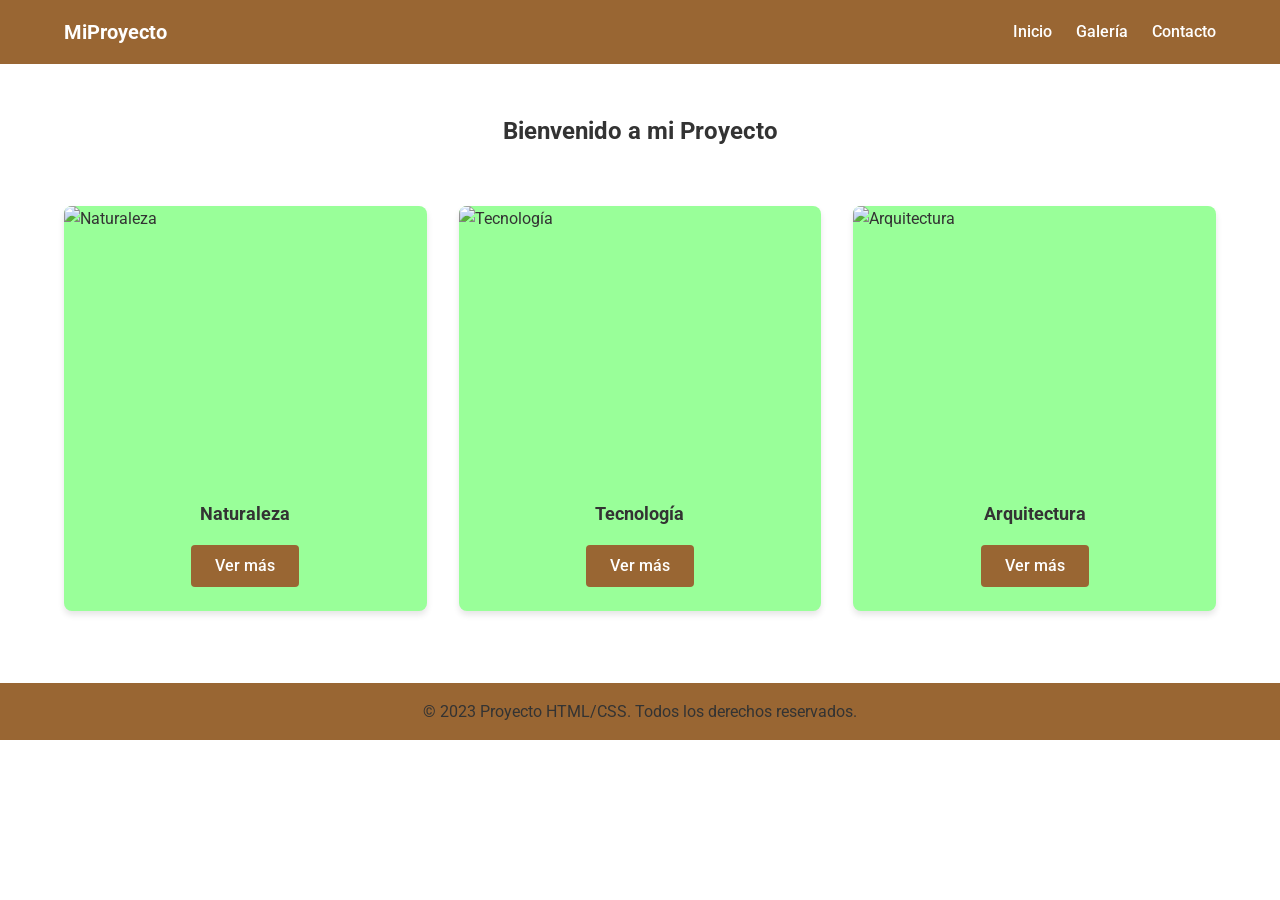
==== index.html @ afae8d35 "create pfo1" ====
<!DOCTYPE html>
<html lang="es">
  <head>
    <meta charset="UTF-8" />
    <meta name="viewport" content="width=device-width, initial-scale=1.0" />
    <title>Proyecto HTML/CSS</title>
    <link rel="stylesheet" href="css/reset.css" />
    <link rel="stylesheet" href="css/variables.css" />
    <link rel="stylesheet" href="css/base.css" />
    <link rel="stylesheet" href="css/components/navbar.css" />
    <link rel="stylesheet" href="css/components/cards.css" />
    <link rel="stylesheet" href="css/components/buttons.css" />
    <link rel="stylesheet" href="css/components/animations.css" />
    <link rel="stylesheet" href="css/utilities.css" />
  </head>
  <body>
    <nav class="navbar">
      <div class="container nav-container">
        <a href="index.html" class="logo">MiProyecto</a>
        <ul class="nav-links">
          <li><a href="index.html" class="nav-link">Inicio</a></li>
          <li><a href="galeria.html" class="nav-link">Galería</a></li>
          <li><a href="contacto.html" class="nav-link">Contacto</a></li>
        </ul>
      </div>
    </nav>

    <main class="section">
      <div class="container">
        <h1 class="section-title">Bienvenido a mi Proyecto</h1>

        <div class="cards-container">
          <article class="card" data-link="detalle.html">
            <div class="card-img-container">
              <img
                src="https://source.unsplash.com/random/600x400?nature"
                alt="Naturaleza"
                class="card-img"
              />
            </div>
            <div class="card-content">
              <h3 class="card-title">Naturaleza</h3>
              <a href="detalle.html" class="btn btn-primary">Ver más</a>
            </div>
          </article>

          <article class="card" data-link="detalle.html">
            <div class="card-img-container">
              <img
                src="https://source.unsplash.com/random/600x400?technology"
                alt="Tecnología"
                class="card-img"
              />
            </div>
            <div class="card-content">
              <h3 class="card-title">Tecnología</h3>
              <a href="detalle.html" class="btn btn-primary">Ver más</a>
            </div>
          </article>

          <article class="card" data-link="detalle.html">
            <div class="card-img-container">
              <img
                src="https://source.unsplash.com/random/600x400?architecture"
                alt="Arquitectura"
                class="card-img"
              />
            </div>
            <div class="card-content">
              <h3 class="card-title">Arquitectura</h3>
              <a href="detalle.html" class="btn btn-primary">Ver más</a>
            </div>
          </article>
        </div>
      </div>
    </main>

    <footer class="navbar">
      <div class="container text-center">
        <p>&copy; 2023 Proyecto HTML/CSS. Todos los derechos reservados.</p>
      </div>
    </footer>

    <script src="js/main.js" defer></script>
  </body>
</html>
---- css/variables.css ----
:root {
    /* Colores */
    --color-primary: #996633;
    --color-secondary: #99ff99;
    --color-white: #ffffff;
    --color-black: #333333;
    --color-gray: #f5f5f5;
    
    /* Fuentes */
    --font-main: 'Roboto', sans-serif;
    
    /* Espaciados */
    --space-xs: 0.5rem;
    --space-sm: 1rem;
    --space-md: 1.5rem;
    --space-lg: 2rem;
    --space-xl: 3rem;
    
    /* Tamaños de fuente */
    --text-xs: 0.75rem;
    --text-sm: 0.875rem;
    --text-base: 1rem;
    --text-lg: 1.125rem;
    --text-xl: 1.25rem;
    --text-2xl: 1.5rem;
    
    /* Sombras */
    --shadow-sm: 0 1px 3px rgba(0, 0, 0, 0.12);
    --shadow-md: 0 4px 6px rgba(0, 0, 0, 0.1);
    --shadow-lg: 0 10px 15px rgba(0, 0, 0, 0.1);
    
    /* Bordes */
    --radius-sm: 4px;
    --radius-md: 8px;
    --radius-lg: 12px;
    
    /* Breakpoints */
    --screen-sm: 640px;
    --screen-md: 768px;
    --screen-lg: 1024px;
    --screen-xl: 1280px;

    /* Transiciones */
    --transition-fast: 0.2s;
    --transition-normal: 0.3s;
    --transition-slow: 0.5s;
    
    /* Animaciones de salida */
    --exit-animation-duration: 0.5s;
}
---- css/base.css ----
@import url('https://fonts.googleapis.com/css2?family=Roboto:wght@400;700&display=swap');
@import './variables.css';

body {
    font-family: var(--font-main);
    background-color: var(--color-white);
    color: var(--color-black);
    line-height: 1.6;
}

.container {
    width: 100%;
    max-width: 1200px;
    margin: 0 auto;
    padding: 0 var(--space-md);
}

.section {
    padding: var(--space-xl) 0;
}

.section-title {
    font-size: var(--text-2xl);
    margin-bottom: var(--space-lg);
    text-align: center;
    color: var(--color-black);
    animation: fadeIn 1.5s ease-in-out;
}

@keyframes fadeIn {
    from { opacity: 0; }
    to { opacity: 1; }
}

a, button, .card, .nav-link {
    transition: all var(--transition-normal) ease;
}

.animate-in {
    animation: fadeIn var(--transition-slow) ease-in-out;
}
---- css/components/navbar.css ----
.navbar {
    background-color: var(--color-primary);
    padding: var(--space-sm);
    position: sticky;
    top: 0;
    z-index: 100;
    width: 100%;
}

.nav-container {
    display: flex;
    justify-content: space-between;
    align-items: center;
}

.logo {
    color: var(--color-white);
    font-size: var(--text-xl);
    font-weight: 700;
    text-decoration: none;
}

.nav-links {
    display: flex;
    list-style: none;
    gap: var(--space-md);
}

.nav-link {
    color: var(--color-white);
    text-decoration: none;
    transition: color 0.3s ease;
    font-weight: 500;
}

.nav-link:hover {
    color: rgba(255, 255, 255, 0.8);
}

@media (max-width: 768px) {
    .nav-container {
        flex-direction: column;
        gap: var(--space-sm);
    }
    
    .nav-links {
        margin-top: var(--space-sm);
    }
}

@media (max-width: 480px) {
    .nav-links {
        flex-direction: column;
        align-items: center;
        gap: var(--space-xs);
    }
}
---- css/components/cards.css ----
.cards-container {
    display: grid;
    grid-template-columns: repeat(auto-fill, minmax(300px, 1fr));
    gap: var(--space-lg);
    padding: var(--space-md) 0;
}

.card {
    background-color: var(--color-secondary);
    border-radius: var(--radius-md);
    overflow: hidden;
    box-shadow: var(--shadow-md);
    transition: 
        transform var(--transition-normal) ease, 
        box-shadow var(--transition-normal) ease;
    height: 100%;
    display: flex;
    flex-direction: column;
    cursor: pointer;
}

.card:hover {
    transform: translateY(-5px);
    box-shadow: var(--shadow-lg);
}

.card.clicked {
    animation: fadeOutScale var(--exit-animation-duration) ease forwards;
    pointer-events: none;
}

.card-img-container {
    width: 100%;
    height: 30vh;
    min-height: 200px;
    max-height: 300px;
    overflow: hidden;
}

.card-img {
    width: 100%;
    height: 100%;
    object-fit: cover;
    transition: transform var(--transition-slow) ease;
}

.card:hover .card-img {
    transform: scale(1.05);
}

.card-content {
    padding: var(--space-md);
    flex-grow: 1;
    display: flex;
    flex-direction: column;
}

.card-title {
    font-size: var(--text-lg);
    margin-bottom: var(--space-sm);
    color: var(--color-black);
    text-align: center;
}

.btn {
    align-self: center;
    margin-top: auto;
}
---- css/components/buttons.css ----
.btn {
    display: inline-block;
    padding: var(--space-xs) var(--space-md);
    border-radius: var(--radius-sm);
    font-weight: 500;
    text-align: center;
    text-decoration: none;
    cursor: pointer;
    transition: all 0.3s ease;
}

.btn-primary {
    background-color: var(--color-primary);
    color: var(--color-white);
}

.btn-primary:hover {
    background-color: #885522;
    transform: translateY(-2px);
}

.btn-block {
    display: block;
    width: 100%;
}
---- css/components/animations.css ----
.exit,
.exit-down,
.exit-up,
.exit-left,
.exit-right,
.exit-scale {
    will-change: transform, opacity;
}

.card.exit {
    animation: fadeOut var(--exit-animation-duration) ease-in-out forwards;
}

.card.exit-down {
    animation: fadeOutDown var(--exit-animation-duration) ease-in-out forwards;
}

.card.exit-up {
    animation: fadeOutUp var(--exit-animation-duration) ease-in-out forwards;
}

.card.exit-left {
    animation: fadeOutLeft var(--exit-animation-duration) ease-in-out forwards;
}

.card.exit-right {
    animation: fadeOutRight var(--exit-animation-duration) ease-in-out forwards;
}

.card.exit-scale {
    animation: fadeOutScale var(--exit-animation-duration) ease-in-out forwards;
}

@keyframes fadeOut {
    to { opacity: 0; }
}

@keyframes fadeOutDown {
    to {
        opacity: 0;
        transform: translateY(20px);
    }
}

@keyframes fadeOutUp {
    to {
        opacity: 0;
        transform: translateY(-20px);
    }
}

@keyframes fadeOutLeft {
    to {
        opacity: 0;
        transform: translateX(-20px);
    }
}

@keyframes fadeOutRight {
    to {
        opacity: 0;
        transform: translateX(20px);
    }
}

@keyframes fadeOutScale {
    to {
        opacity: 0;
        transform: scale(0.95);
    }
}
---- css/utilities.css ----
.text-center {
    text-align: center;
}

.text-uppercase {
    text-transform: uppercase;
}

.mt-1 { margin-top: var(--space-xs); }
.mt-2 { margin-top: var(--space-sm); }
.mt-3 { margin-top: var(--space-md); }
.mt-4 { margin-top: var(--space-lg); }
.mt-5 { margin-top: var(--space-xl); }

.flex {
    display: flex;
}

.flex-center {
    display: flex;
    justify-content: center;
    align-items: center;
}

.flex-column {
    flex-direction: column;
}

.grid {
    display: grid;
}

.fade-in {
    animation: fadeIn 1s ease-in-out;
}
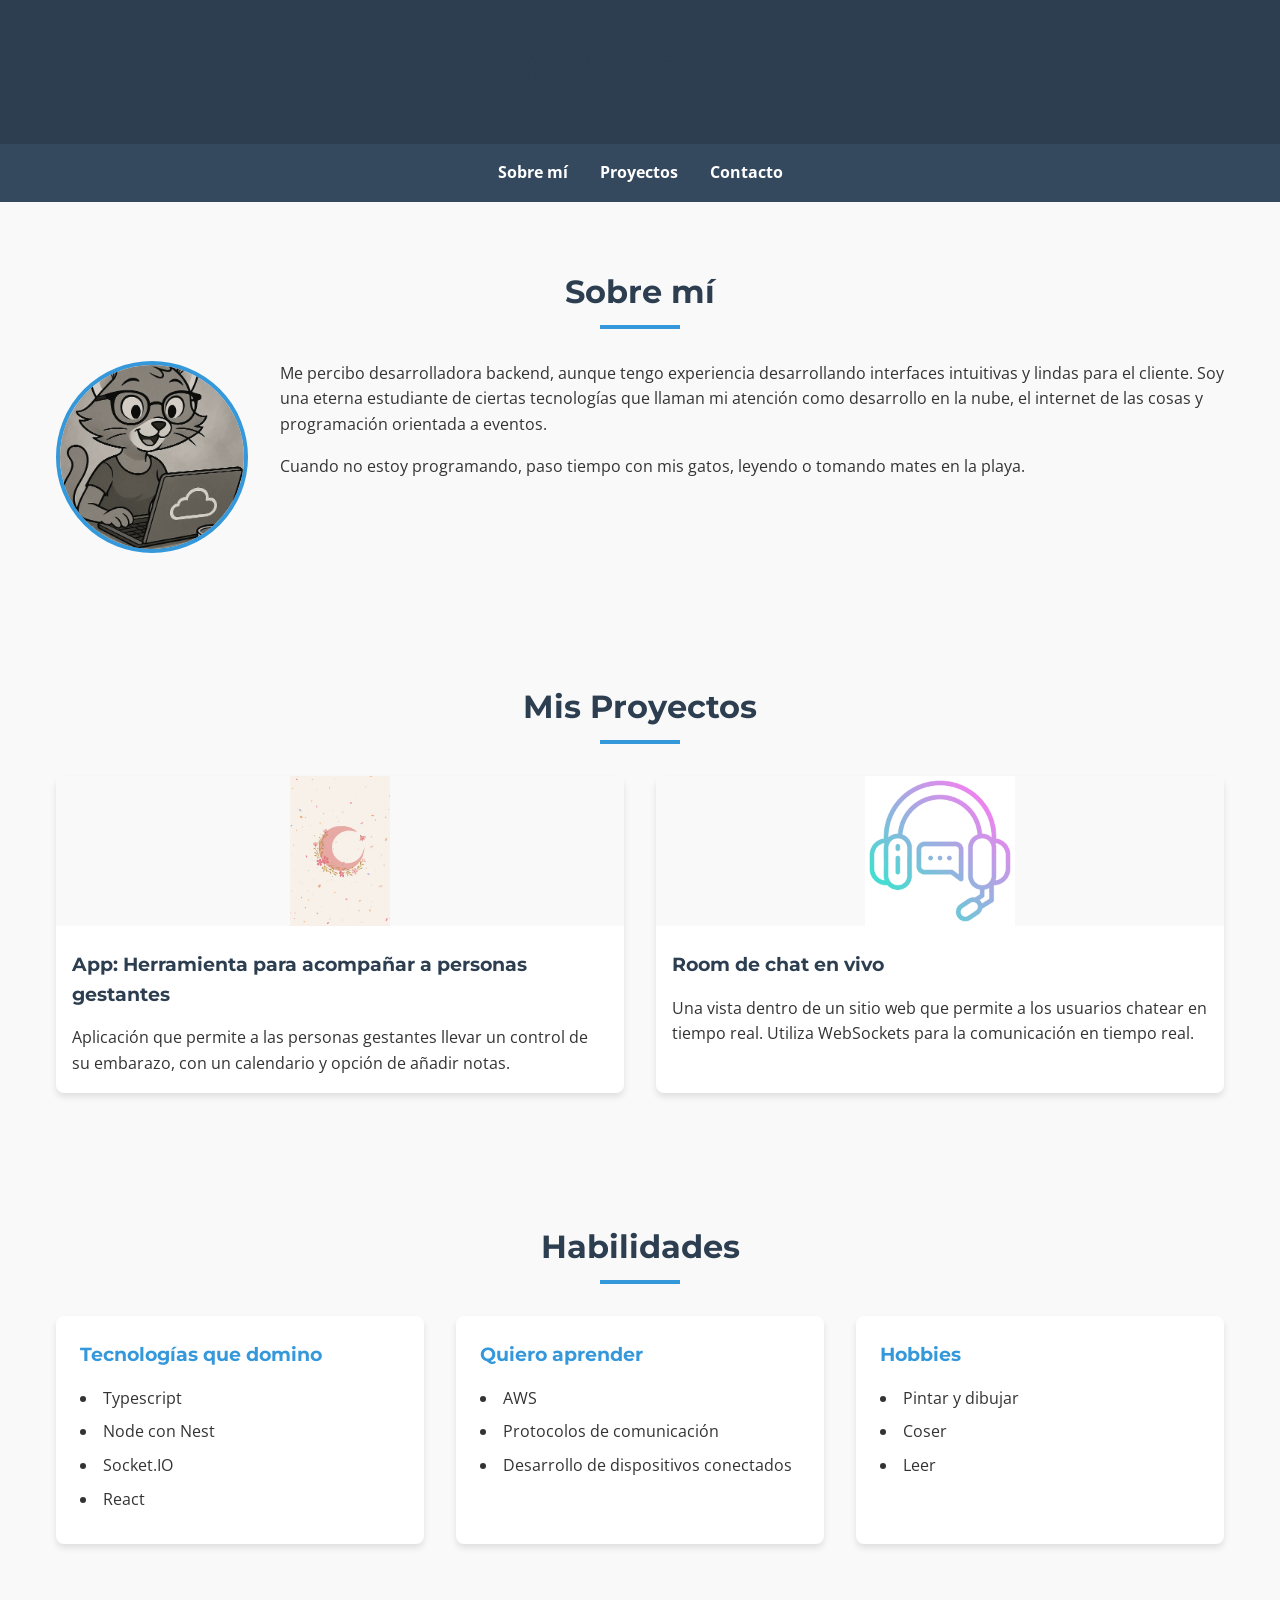
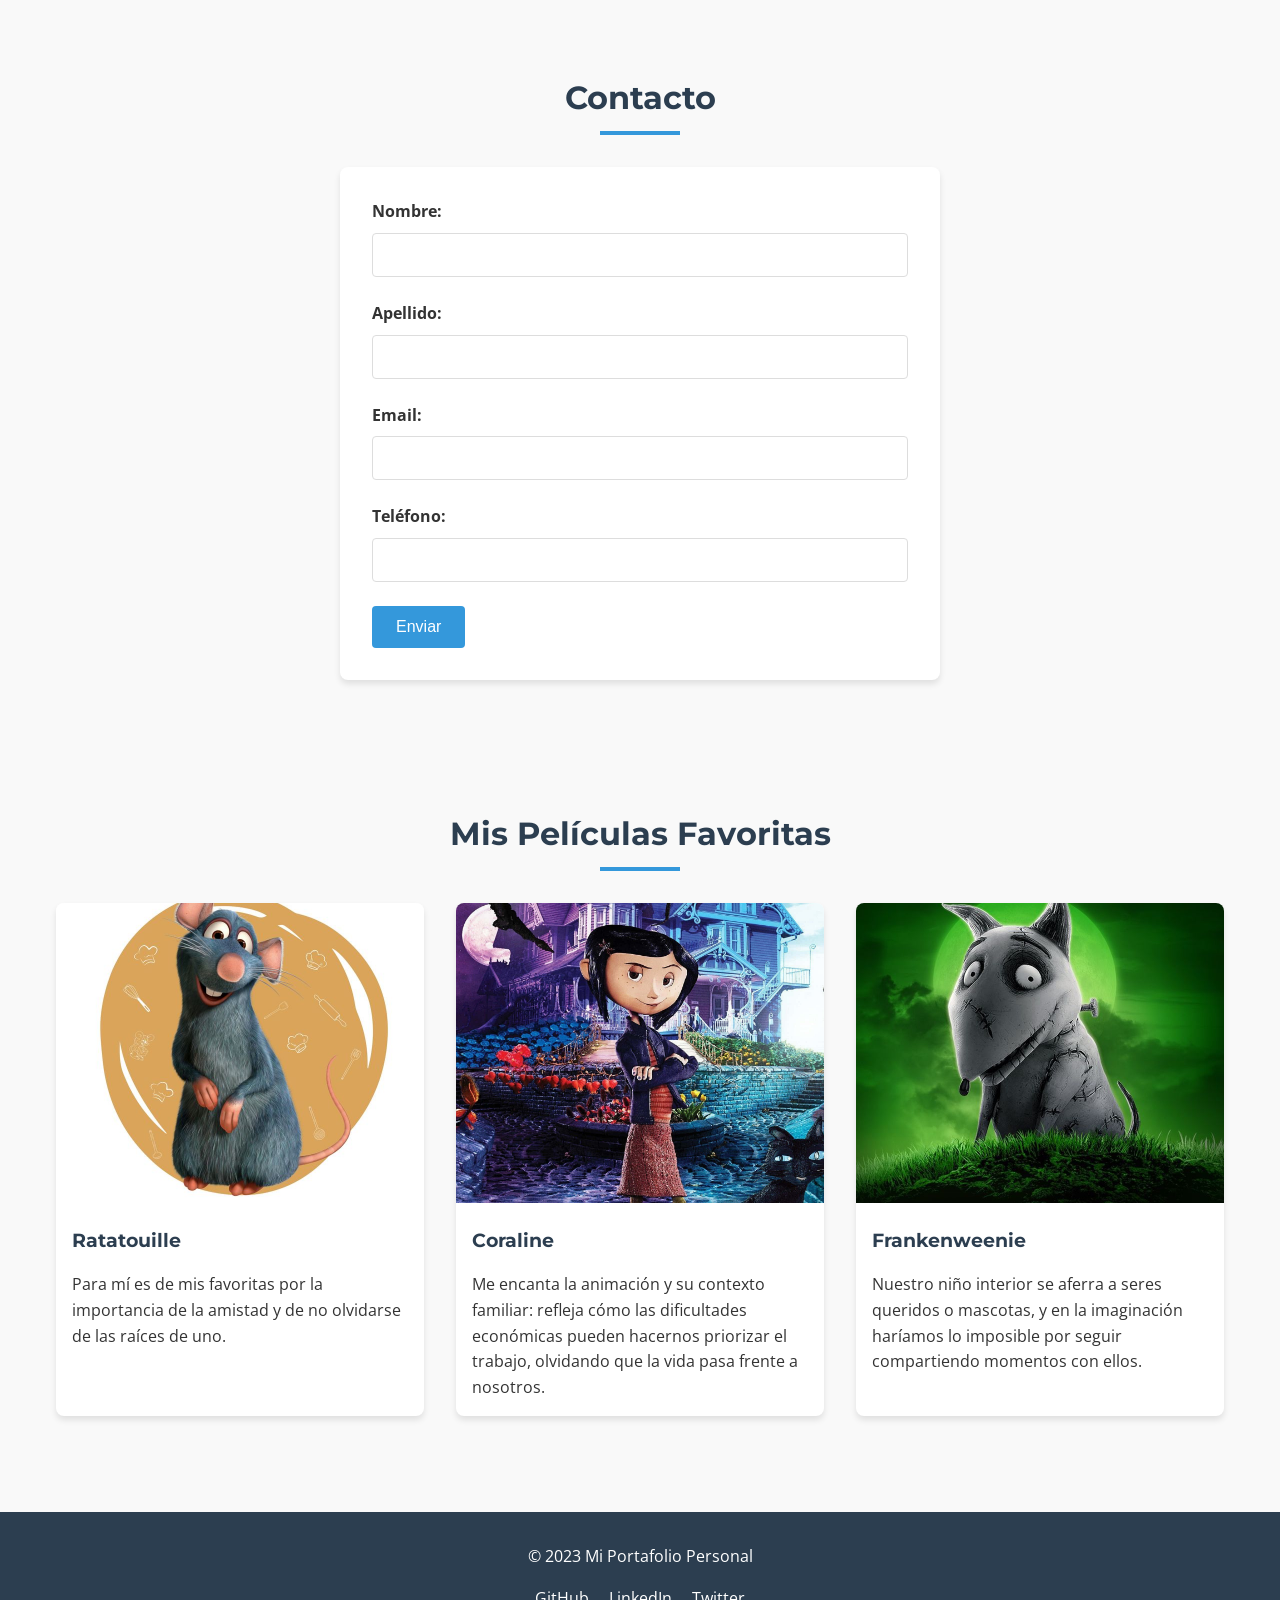
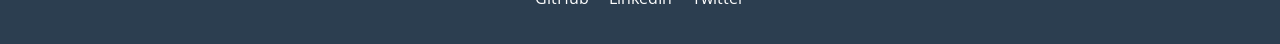
==== commit 3b1402d6: "Primer PFO" ====
--- a/index.html
+++ b/index.html
@@ -3,84 +3,186 @@
   <head>
     <meta charset="UTF-8" />
     <meta name="viewport" content="width=device-width, initial-scale=1.0" />
-    <title>Proyecto HTML/CSS</title>
-    <link rel="stylesheet" href="css/reset.css" />
-    <link rel="stylesheet" href="css/variables.css" />
-    <link rel="stylesheet" href="css/base.css" />
-    <link rel="stylesheet" href="css/components/navbar.css" />
-    <link rel="stylesheet" href="css/components/cards.css" />
-    <link rel="stylesheet" href="css/components/buttons.css" />
-    <link rel="stylesheet" href="css/components/animations.css" />
-    <link rel="stylesheet" href="css/utilities.css" />
+    <title>Mi Portafolio Personal</title>
+    <!-- Google Fonts -->
+    <link
+      href="https://fonts.googleapis.com/css2?family=Montserrat:wght@400;700&family=Open+Sans&display=swap"
+      rel="stylesheet"
+    />
+    <link rel="stylesheet" href="css/styles.css" />
   </head>
   <body>
+    <!-- Header con título principal -->
+    <header class="header">
+      <h1>Mi Portafolio</h1>
+    </header>
+
+    <!-- Barra de navegación -->
     <nav class="navbar">
-      <div class="container nav-container">
-        <a href="index.html" class="logo">MiProyecto</a>
-        <ul class="nav-links">
-          <li><a href="index.html" class="nav-link">Inicio</a></li>
-          <li><a href="galeria.html" class="nav-link">Galería</a></li>
-          <li><a href="contacto.html" class="nav-link">Contacto</a></li>
-        </ul>
-      </div>
+      <ul>
+        <li><a href="#sobre-mi">Sobre mí</a></li>
+        <li><a href="#tarjetas">Proyectos</a></li>
+        <li><a href="#contacto">Contacto</a></li>
+      </ul>
     </nav>
 
-    <main class="section">
-      <div class="container">
-        <h1 class="section-title">Bienvenido a mi Proyecto</h1>
+    <main>
+      <!-- Sección Sobre Mí -->
+      <section id="sobre-mi" class="section">
+        <h2>Sobre mí</h2>
+        <div class="sobre-mi-content">
+          <img
+            src="assets/images/avatar.jpg"
+            alt="Avatar personal"
+            class="avatar"
+          />
+          <div class="bio">
+            <p>
+              Me percibo desarrolladora backend, aunque tengo experiencia
+              desarrollando interfaces intuitivas y lindas para el cliente. Soy
+              una eterna estudiante de ciertas tecnologías que llaman mi
+              atención como desarrollo en la nube, el internet de las cosas y
+              programación orientada a eventos.
+            </p>
+            <p>
+              Cuando no estoy programando, paso tiempo con mis gatos, leyendo o
+              tomando mates en la playa.
+            </p>
+          </div>
+        </div>
+      </section>
 
-        <div class="cards-container">
-          <article class="card" data-link="detalle.html">
-            <div class="card-img-container">
-              <img
-                src="https://source.unsplash.com/random/600x400?nature"
-                alt="Naturaleza"
-                class="card-img"
-              />
-            </div>
-            <div class="card-content">
-              <h3 class="card-title">Naturaleza</h3>
-              <a href="detalle.html" class="btn btn-primary">Ver más</a>
-            </div>
+      <!-- Sección de Tarjetas/Proyectos -->
+      <section id="tarjetas" class="section">
+        <h2>Mis Proyectos</h2>
+        <div class="tarjetas-container">
+          <article class="tarjeta">
+            <img src="/assets/images/luna.png" alt="Luna" />
+            <h3>App: Herramienta para acompañar a personas gestantes</h3>
+            <p>
+              Aplicación que permite a las personas gestantes llevar un control
+              de su embarazo, con un calendario y opción de añadir notas.
+            </p>
           </article>
 
-          <article class="card" data-link="detalle.html">
-            <div class="card-img-container">
-              <img
-                src="https://source.unsplash.com/random/600x400?technology"
-                alt="Tecnología"
-                class="card-img"
-              />
-            </div>
-            <div class="card-content">
-              <h3 class="card-title">Tecnología</h3>
-              <a href="detalle.html" class="btn btn-primary">Ver más</a>
-            </div>
+          <article class="tarjeta">
+            <img src="/assets//images/chat-live.png" alt="Chat-live" />
+            <h3>Room de chat en vivo</h3>
+            <p>
+              Una vista dentro de un sitio web que permite a los usuarios
+              chatear en tiempo real. Utiliza WebSockets para la comunicación en
+              tiempo real.
+            </p>
+          </article>
+        </div>
+      </section>
+
+      <!-- Sección de Habilidades -->
+      <section id="habilidades" class="section">
+        <h2>Habilidades</h2>
+        <div class="habilidades-container">
+          <div class="habilidades-col">
+            <h3>Tecnologías que domino</h3>
+            <ul>
+              <li>Typescript</li>
+              <li>Node con Nest</li>
+              <li>Socket.IO</li>
+              <li>React</li>
+            </ul>
+          </div>
+          <div class="habilidades-col">
+            <h3>Quiero aprender</h3>
+            <ul>
+              <li>AWS</li>
+              <li>Protocolos de comunicación</li>
+              <li>Desarrollo de dispositivos conectados</li>
+            </ul>
+          </div>
+          <div class="habilidades-col">
+            <h3>Hobbies</h3>
+            <ul>
+              <li>Pintar y dibujar</li>
+              <li>Coser</li>
+              <li>Leer</li>
+            </ul>
+          </div>
+        </div>
+      </section>
+
+      <!-- Sección de Contacto -->
+      <section id="contacto" class="section">
+        <h2>Contacto</h2>
+        <form class="contact-form">
+          <div class="form-group">
+            <label for="nombre">Nombre:</label>
+            <input type="text" id="nombre" required />
+          </div>
+          <div class="form-group">
+            <label for="apellido">Apellido:</label>
+            <input type="text" id="apellido" required />
+          </div>
+          <div class="form-group">
+            <label for="email">Email:</label>
+            <input type="email" id="email" required />
+          </div>
+          <div class="form-group">
+            <label for="telefono">Teléfono:</label>
+            <input type="tel" id="telefono" />
+          </div>
+          <button type="submit" class="btn">Enviar</button>
+        </form>
+      </section>
+
+      <!-- Sección de Películas -->
+      <section id="peliculas" class="section">
+        <h2>Mis Películas Favoritas</h2>
+        <div class="peliculas-container">
+          <article class="pelicula">
+            <img
+              src="assets/images/ratatoullie.jpg"
+              alt="Poster de Ratatouille"
+            />
+            <h3>Ratatouille</h3>
+            <p>
+              Para mí es de mis favoritas por la importancia de la amistad y de
+              no olvidarse de las raíces de uno.
+            </p>
           </article>
 
-          <article class="card" data-link="detalle.html">
-            <div class="card-img-container">
-              <img
-                src="https://source.unsplash.com/random/600x400?architecture"
-                alt="Arquitectura"
-                class="card-img"
-              />
-            </div>
-            <div class="card-content">
-              <h3 class="card-title">Arquitectura</h3>
-              <a href="detalle.html" class="btn btn-primary">Ver más</a>
-            </div>
+          <article class="pelicula">
+            <img src="assets/images/coraline.jpg" alt="Poster de Coraline" />
+            <h3>Coraline</h3>
+            <p>
+              Me encanta la animación y su contexto familiar: refleja cómo las
+              dificultades económicas pueden hacernos priorizar el trabajo,
+              olvidando que la vida pasa frente a nosotros.
+            </p>
+          </article>
+
+          <article class="pelicula">
+            <img
+              src="assets/images/frankenweenie.jpg"
+              alt="Poster de Frankenweenie"
+            />
+            <h3>Frankenweenie</h3>
+            <p>
+              Nuestro niño interior se aferra a seres queridos o mascotas, y en
+              la imaginación haríamos lo imposible por seguir compartiendo
+              momentos con ellos.
+            </p>
           </article>
         </div>
-      </div>
+      </section>
     </main>
 
-    <footer class="navbar">
-      <div class="container text-center">
-        <p>&copy; 2023 Proyecto HTML/CSS. Todos los derechos reservados.</p>
+    <!-- Footer -->
+    <footer class="footer">
+      <p>© 2023 Mi Portafolio Personal</p>
+      <div class="social-links">
+        <a href="#">GitHub</a>
+        <a href="#">LinkedIn</a>
+        <a href="#">Twitter</a>
       </div>
     </footer>
-
-    <script src="js/main.js" defer></script>
   </body>
 </html>
--- a/css/styles.css
+++ b/css/styles.css
@@ -0,0 +1,297 @@
+/* Estilos base y reset */
+* {
+    margin: 0;
+    padding: 0;
+    box-sizing: border-box;
+}
+
+body {
+    font-family: 'Open Sans', sans-serif;
+    line-height: 1.6;
+    color: #333;
+    background-color: #f9f9f9;
+}
+
+/* Tipografía */
+h1, h2, h3 {
+    font-family: 'Montserrat', sans-serif;
+    margin-bottom: 1rem;
+    color: #2c3e50;
+}
+
+h1 {
+    font-size: 2.5rem;
+    text-align: center;
+}
+
+h2 {
+    font-size: 2rem;
+    text-align: center;
+    margin-bottom: 2rem;
+    position: relative;
+}
+
+h2::after {
+    content: '';
+    display: block;
+    width: 80px;
+    height: 4px;
+    background: #3498db;
+    margin: 0.5rem auto;
+}
+
+/* Layout */
+.section {
+    padding: 4rem 1rem;
+    max-width: 1200px;
+    margin: 0 auto;
+}
+
+/* Header */
+.header {
+    background-color: #2c3e50;
+    color: white;
+    padding: 2rem;
+    text-align: center;
+}
+
+/* Navbar */
+.navbar {
+    background-color: #34495e;
+    padding: 1rem;
+    position: sticky;
+    top: 0;
+    z-index: 100;
+}
+
+.navbar ul {
+    display: flex;
+    justify-content: center;
+    list-style: none;
+    gap: 2rem;
+}
+
+.navbar a {
+    color: white;
+    text-decoration: none;
+    font-weight: bold;
+    transition: color 0.3s;
+}
+
+.navbar a:hover {
+    color: #3498db;
+}
+
+/* Sobre mí */
+.sobre-mi-content {
+    display: flex;
+    flex-direction: column;
+    align-items: center;
+    gap: 2rem;
+    margin-top: 2rem;
+}
+
+@media (min-width: 768px) {
+    .sobre-mi-content {
+        flex-direction: row;
+        align-items: flex-start;
+    }
+}
+
+.avatar {
+    width: 12rem;          
+    height: 12rem;          
+    border-radius: 50%;     
+    object-fit: cover;      
+    object-position: top;   
+    border: 0.25rem solid #3498db; 
+    display: block;         
+    margin: 0 auto;    
+    object-position: center;     
+}
+
+.bio {
+    flex: 1;
+}
+
+.bio p {
+    margin-bottom: 1rem;
+}
+
+/* Tarjetas */
+.tarjetas-container {
+    display: grid;
+    grid-template-columns: 1fr;
+    gap: 2rem;
+    margin-top: 2rem;
+}
+
+@media (min-width: 768px) {
+    .tarjetas-container {
+        grid-template-columns: repeat(2, 1fr);
+    }
+}
+
+.tarjeta {
+    background: white;
+    border-radius: 8px;
+    overflow: hidden;
+    box-shadow: 0 4px 6px rgba(0, 0, 0, 0.1);
+    transition: transform 0.3s, box-shadow 0.3s;
+}
+
+.tarjeta:hover {
+    transform: translateY(-5px);
+    box-shadow: 0 10px 20px rgba(0, 0, 0, 0.1);
+}
+
+.tarjeta img {
+    width: 100%;
+    height: 150px;
+    object-fit: contain;
+    background-color: #f9f9f9;
+}
+
+.tarjeta h3 {
+    padding: 1rem 1rem 0;
+}
+
+.tarjeta p {
+    padding: 0 1rem 1rem;
+}
+
+/* Habilidades */
+.habilidades-container {
+    display: grid;
+    grid-template-columns: 1fr;
+    gap: 2rem;
+    margin-top: 2rem;
+}
+
+@media (min-width: 768px) {
+    .habilidades-container {
+        grid-template-columns: repeat(3, 1fr);
+    }
+}
+
+.habilidades-col {
+    background: white;
+    padding: 1.5rem;
+    border-radius: 8px;
+    box-shadow: 0 4px 6px rgba(0, 0, 0, 0.1);
+}
+
+.habilidades-col h3 {
+    color: #3498db;
+    margin-bottom: 1rem;
+}
+
+.habilidades-col ul {
+    list-style-position: inside;
+}
+
+.habilidades-col li {
+    margin-bottom: 0.5rem;
+}
+
+/* Formulario de contacto */
+.contact-form {
+    max-width: 600px;
+    margin: 0 auto;
+    background: white;
+    padding: 2rem;
+    border-radius: 8px;
+    box-shadow: 0 4px 6px rgba(0, 0, 0, 0.1);
+}
+
+.form-group {
+    margin-bottom: 1.5rem;
+}
+
+.form-group label {
+    display: block;
+    margin-bottom: 0.5rem;
+    font-weight: bold;
+}
+
+.form-group input {
+    width: 100%;
+    padding: 0.75rem;
+    border: 1px solid #ddd;
+    border-radius: 4px;
+    font-size: 1rem;
+}
+
+.btn {
+    display: inline-block;
+    background: #3498db;
+    color: white;
+    padding: 0.75rem 1.5rem;
+    border: none;
+    border-radius: 4px;
+    cursor: pointer;
+    font-size: 1rem;
+    transition: background 0.3s;
+}
+
+.btn:hover {
+    background: #2980b9;
+}
+
+/* Películas */
+.peliculas-container {
+    display: grid;
+    grid-template-columns: 1fr;
+    gap: 2rem;
+    margin-top: 2rem;
+}
+
+@media (min-width: 768px) {
+    .peliculas-container {
+        grid-template-columns: repeat(3, 1fr);
+    }
+}
+
+.pelicula {
+    background: white;
+    border-radius: 8px;
+    overflow: hidden;
+    box-shadow: 0 4px 6px rgba(0, 0, 0, 0.1);
+}
+
+.pelicula img {
+    width: 100%;
+    height: 300px;
+    object-fit: cover;
+}
+
+.pelicula h3 {
+    padding: 1rem 1rem 0;
+}
+
+.pelicula p {
+    padding: 0 1rem 1rem;
+}
+
+/* Footer */
+.footer {
+    background: #2c3e50;
+    color: white;
+    text-align: center;
+    padding: 2rem;
+    margin-top: 2rem;
+}
+
+.social-links {
+    margin-top: 1rem;
+}
+
+.social-links a {
+    color: white;
+    margin: 0 0.5rem;
+    text-decoration: none;
+}
+
+.social-links a:hover {
+    text-decoration: underline;
+}
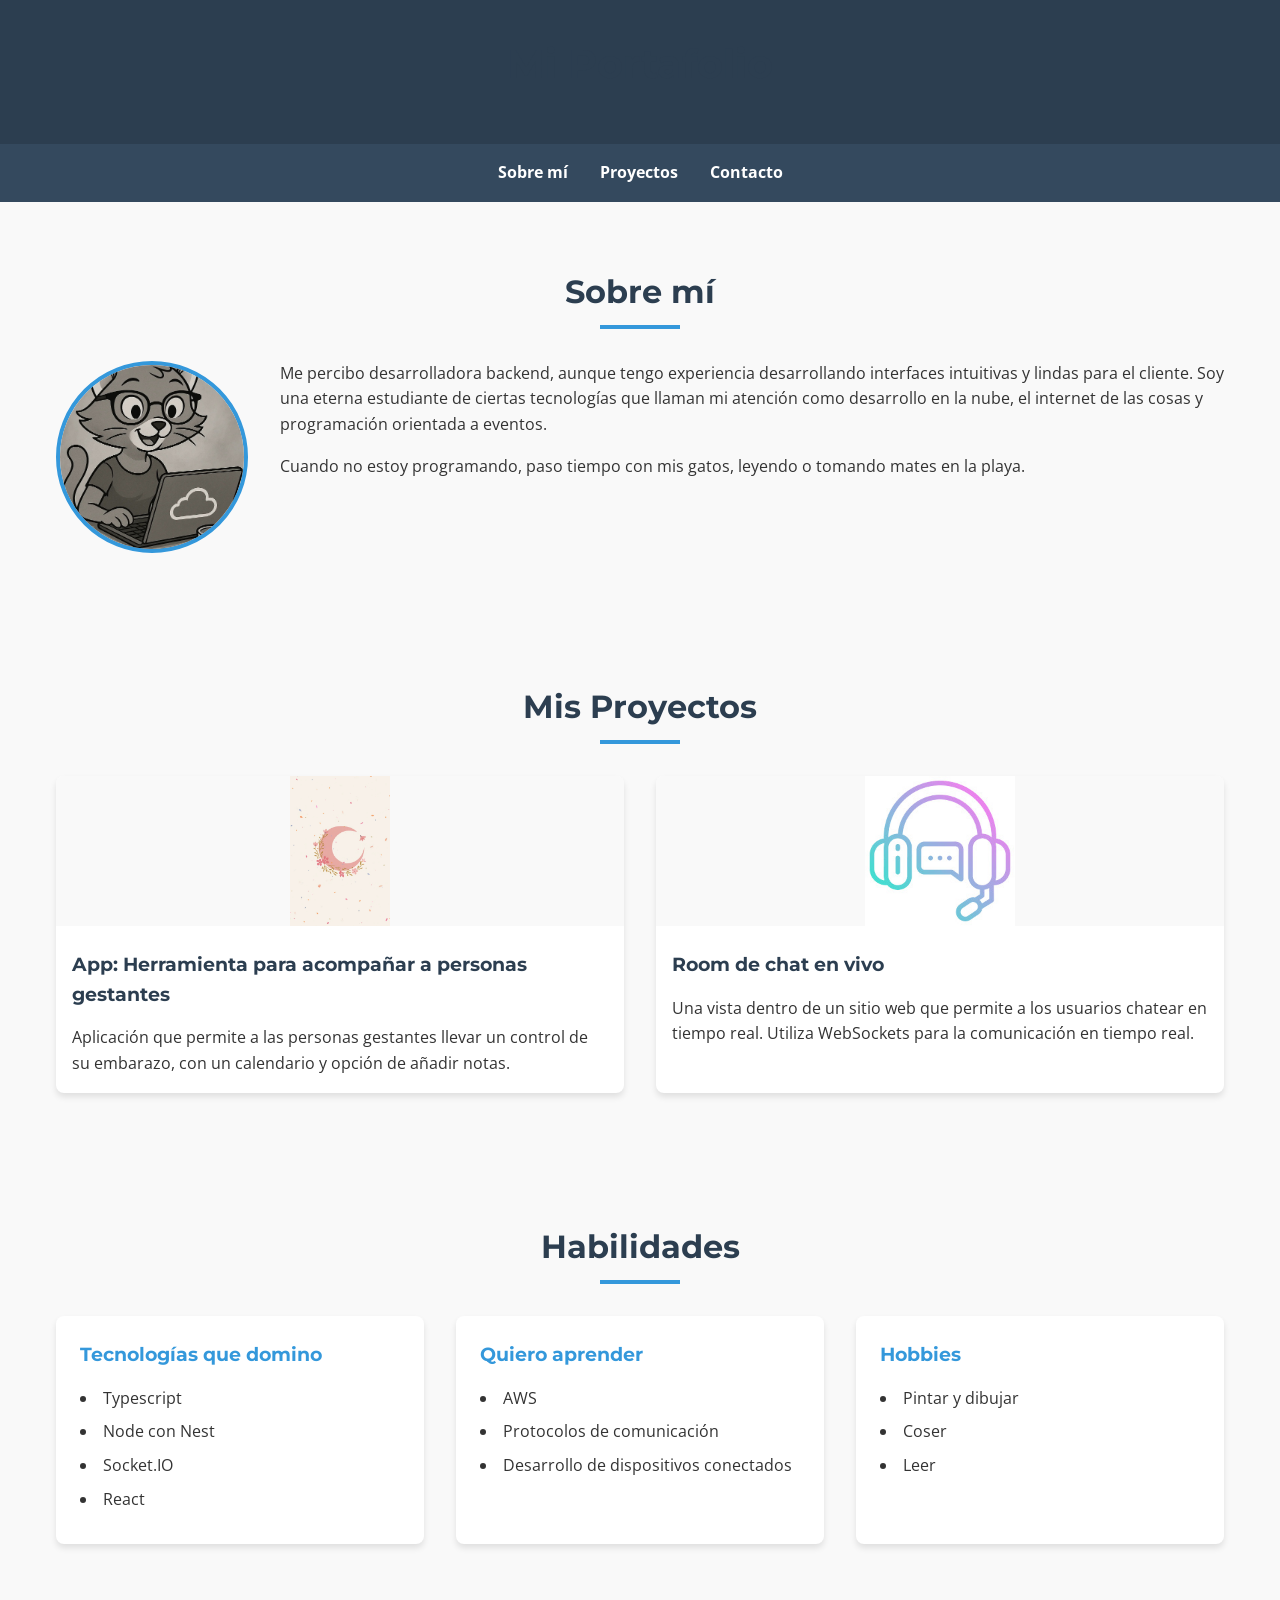
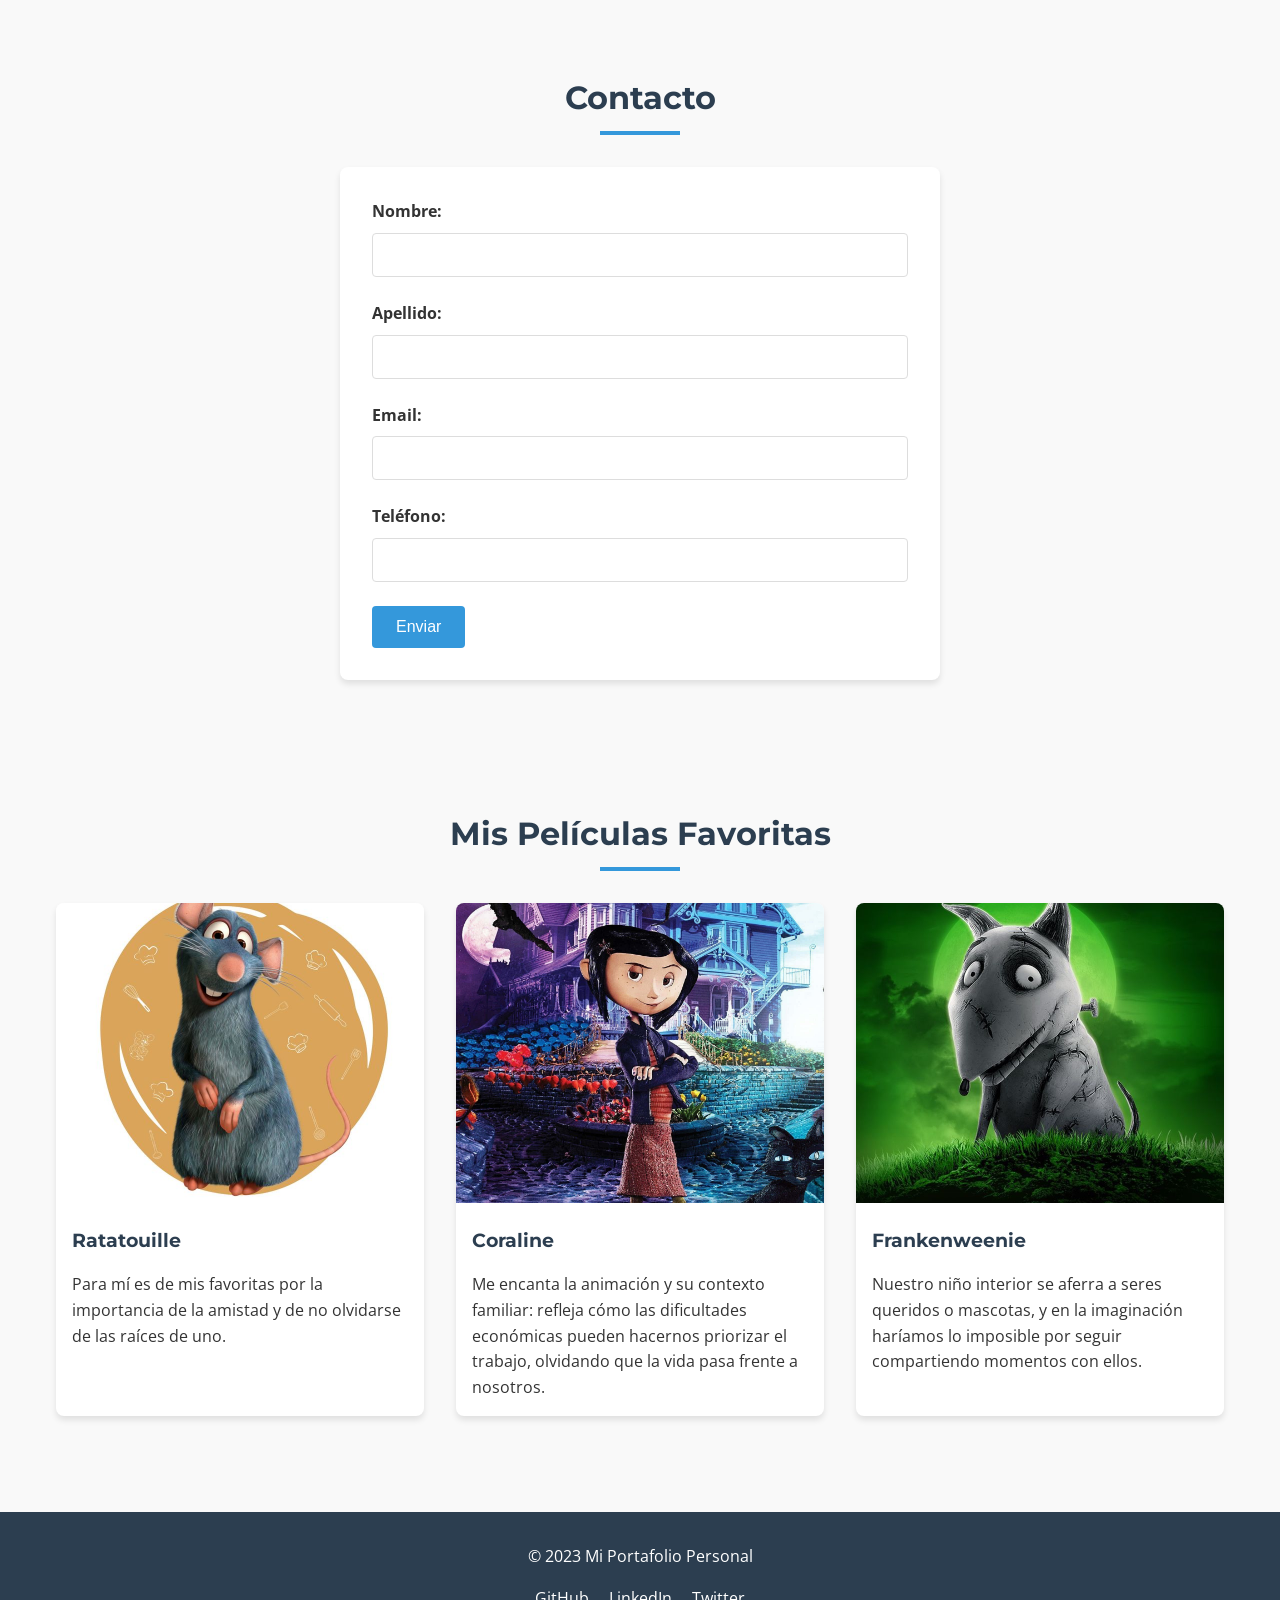
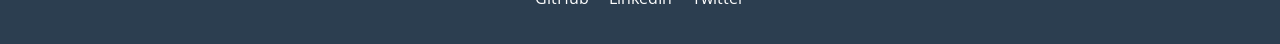
==== commit e88e6bd9: "cambio de png a jpg" ====
--- a/index.html
+++ b/index.html
@@ -57,7 +57,7 @@
         <h2>Mis Proyectos</h2>
         <div class="tarjetas-container">
           <article class="tarjeta">
-            <img src="/assets/images/luna.png" alt="Luna" />
+            <img src="/assets/images/luna.jpg" alt="Luna" />
             <h3>App: Herramienta para acompañar a personas gestantes</h3>
             <p>
               Aplicación que permite a las personas gestantes llevar un control
@@ -66,7 +66,7 @@
           </article>
 
           <article class="tarjeta">
-            <img src="/assets//images/chat-live.png" alt="Chat-live" />
+            <img src="/assets//images/chat-live.jpg" alt="Chat-live" />
             <h3>Room de chat en vivo</h3>
             <p>
               Una vista dentro de un sitio web que permite a los usuarios
